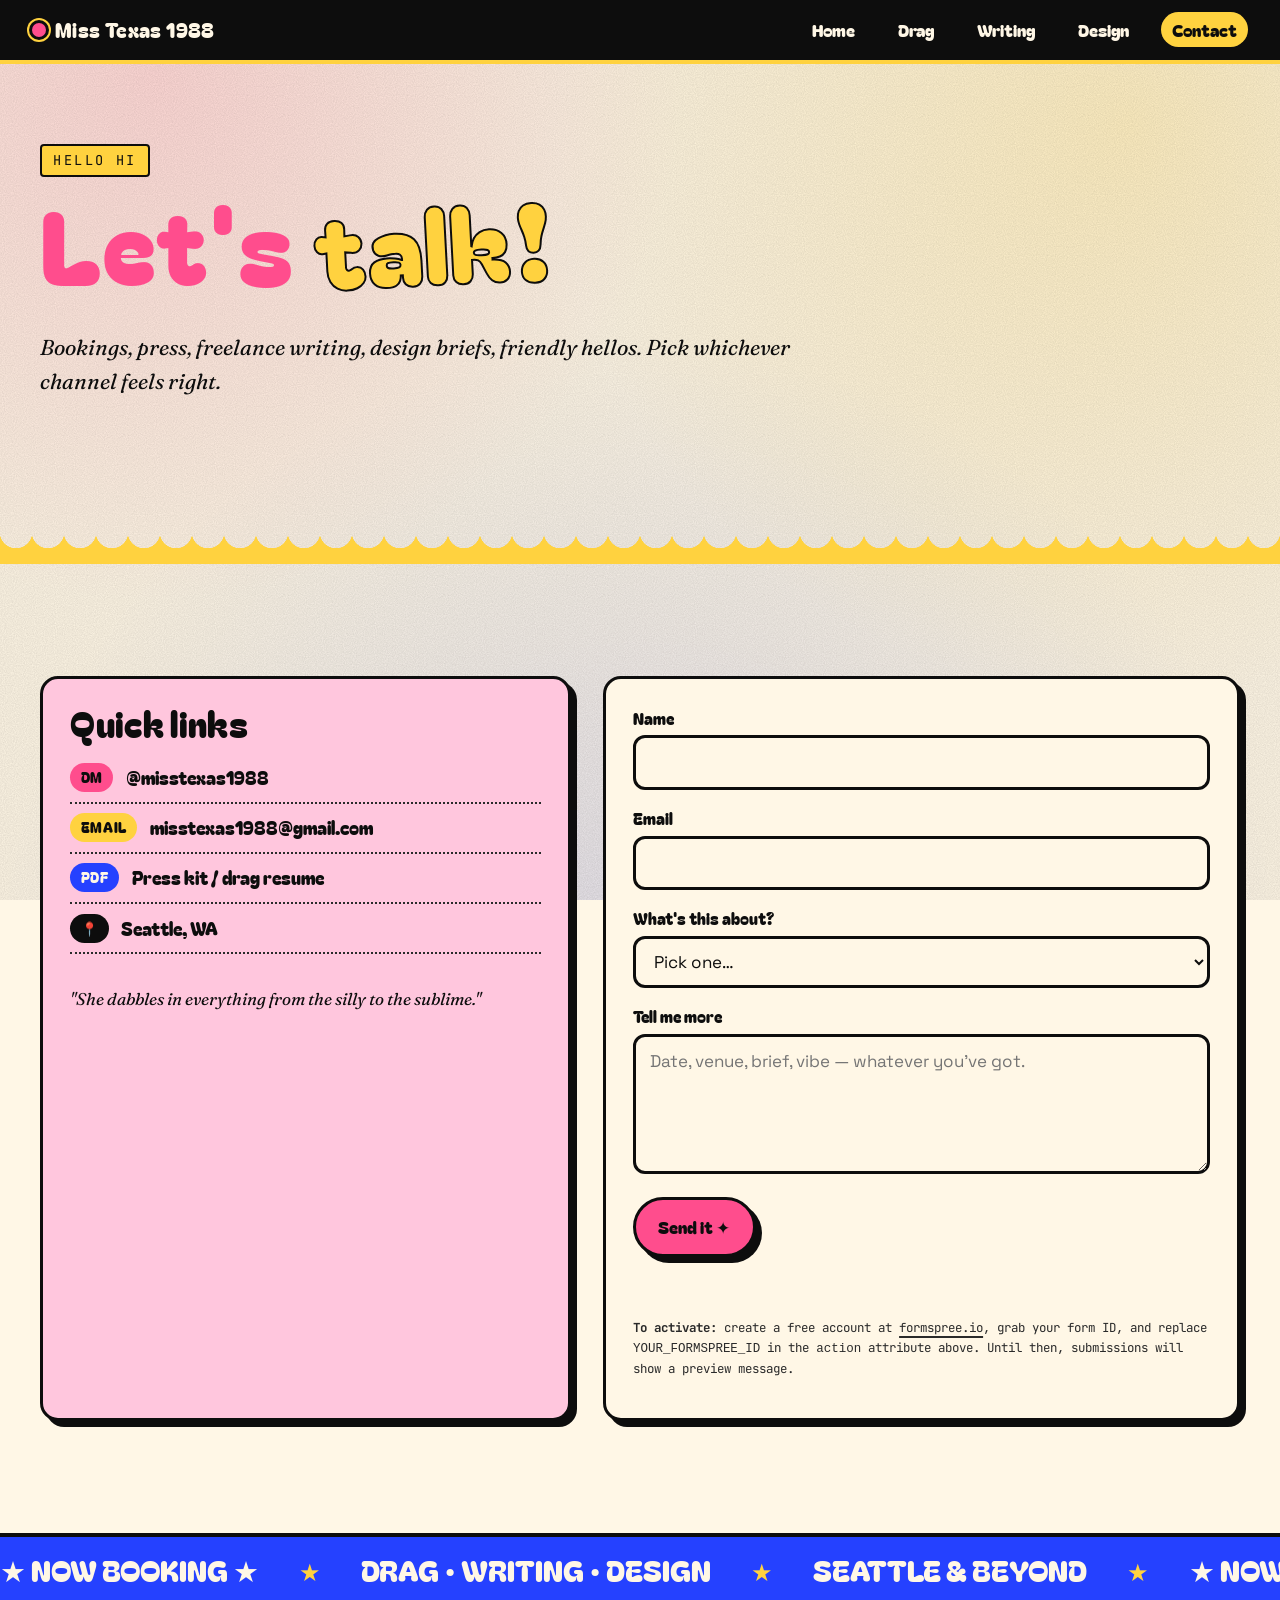
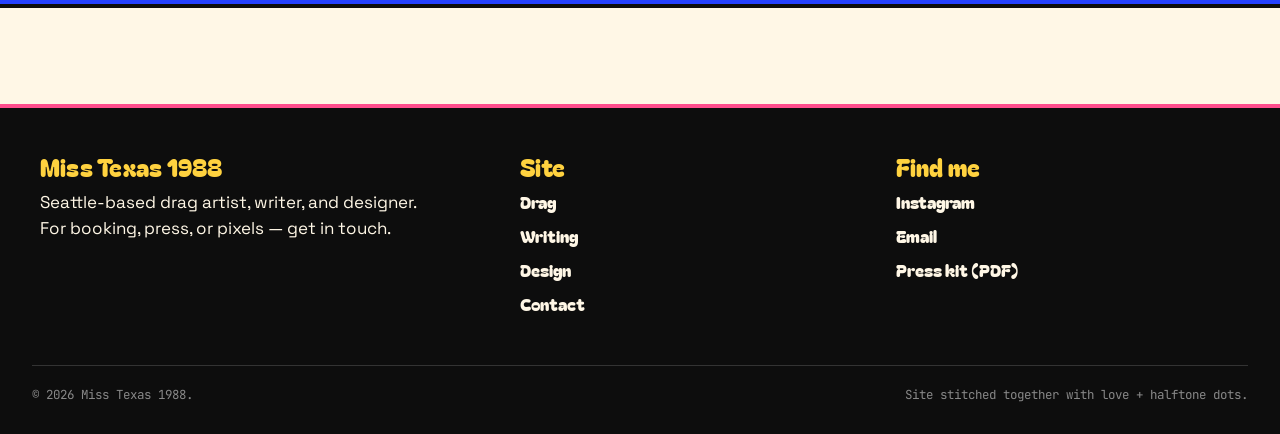
==== contact.html @ 64f42a08 "Camp-pop rebuild: 5 pages (Home, Drag, Writing, Design, Contact)" ====
<!doctype html>
<html lang="en">
<head>
  <meta charset="utf-8" />
  <meta name="viewport" content="width=device-width, initial-scale=1" />
  <title>Contact — Miss Texas 1988</title>
  <meta name="description" content="Book Miss Texas 1988 for performance, hosting, writing assignments, or design commissions." />
  <link rel="icon" type="image/png" href="assets/images/logo.png" />
  <link rel="preconnect" href="https://fonts.googleapis.com" />
  <link rel="preconnect" href="https://fonts.gstatic.com" crossorigin />
  <link href="https://fonts.googleapis.com/css2?family=Bagel+Fat+One&family=Caveat+Brush&family=Fraunces:ital,wght@0,400;0,600;0,800;1,400;1,600&family=Space+Grotesk:wght@400;500;600;700&family=JetBrains+Mono:wght@400;500&display=swap" rel="stylesheet" />
  <link rel="stylesheet" href="css/styles.css" />
</head>
<body>

  <header class="site-header">
    <nav class="nav" aria-label="Primary">
      <a class="nav-brand" href="index.html">Miss Texas 1988</a>
      <button class="nav-toggle" aria-expanded="false" aria-controls="primary-nav" aria-label="Open menu">≡</button>
      <ul class="nav-links" id="primary-nav">
        <li><a href="index.html">Home</a></li>
        <li><a href="drag.html">Drag</a></li>
        <li><a href="writing.html">Writing</a></li>
        <li><a href="design.html">Design</a></li>
        <li><a href="contact.html">Contact</a></li>
      </ul>
    </nav>
  </header>

  <main>
    <section class="section wrap" style="padding-top: clamp(3rem, 7vw, 5rem);">
      <div class="reveal" style="max-width: 820px;">
        <span class="eyebrow">Hello hi</span>
        <h1 class="hero__title headline-rainbow" style="font-size: clamp(3rem, 8vw, 6.5rem);">
          <span class="word">Let's</span>
          <span class="word word--rotate">talk!</span>
        </h1>
        <p class="hero__lead" style="max-width: 56ch;">
          Bookings, press, freelance writing, design briefs, friendly hellos.
          Pick whichever channel feels right.
        </p>
      </div>
    </section>

    <div class="scallop scallop--yellow" aria-hidden="true"></div>

    <section class="section wrap">
      <div class="contact-grid">
        <aside class="contact-card reveal">
          <h3>Quick links</h3>
          <div class="contact-row">
            <span class="tag tag--pink">DM</span>
            <a href="https://instagram.com/misstexas1988" target="_blank" rel="noopener">@misstexas1988</a>
          </div>
          <div class="contact-row">
            <span class="tag tag--yellow">Email</span>
            <a href="mailto:misstexas1988@gmail.com">misstexas1988@gmail.com</a>
          </div>
          <div class="contact-row">
            <span class="tag tag--blue">PDF</span>
            <a href="assets/files/Miss-Texas-1988-Drag-Resume.pdf" target="_blank" rel="noopener">Press kit / drag resume</a>
          </div>
          <div class="contact-row">
            <span class="tag">📍</span>
            <span style="font-family: var(--font-display); font-size: 1.1rem;">Seattle, WA</span>
          </div>

          <p class="mt-4" style="font-family: var(--font-serif); font-style: italic;">
            "She dabbles in everything from the silly to the sublime."
          </p>
        </aside>

        <form class="form reveal" data-form="contact"
              action="https://formspree.io/f/YOUR_FORMSPREE_ID"
              method="POST">
          <div>
            <label for="f-name">Name</label>
            <input id="f-name" name="name" type="text" required autocomplete="name" />
          </div>

          <div>
            <label for="f-email">Email</label>
            <input id="f-email" name="email" type="email" required autocomplete="email" />
          </div>

          <div>
            <label for="f-type">What's this about?</label>
            <select id="f-type" name="inquiry-type" required>
              <option value="">Pick one…</option>
              <option>Booking — performance / hosting</option>
              <option>Press / interview</option>
              <option>Writing — freelance assignment</option>
              <option>Design — commission</option>
              <option>Friendly hello</option>
              <option>Other</option>
            </select>
          </div>

          <div>
            <label for="f-msg">Tell me more</label>
            <textarea id="f-msg" name="message" required placeholder="Date, venue, brief, vibe — whatever you've got."></textarea>
          </div>

          <button class="btn btn--pink" type="submit" style="justify-self: start;">Send it ✦</button>
          <p class="form__status" style="font-family: var(--font-mono); font-size: 0.85rem; min-height: 1.2em;"></p>

          <p style="font-family: var(--font-mono); font-size: 0.78rem; color: var(--ink-soft);">
            <strong>To activate:</strong> create a free account at
            <a href="https://formspree.io" target="_blank" rel="noopener">formspree.io</a>,
            grab your form ID, and replace <code>YOUR_FORMSPREE_ID</code> in the
            <code>action</code> attribute above. Until then, submissions will show a preview message.
          </p>
        </form>
      </div>
    </section>

    <div class="marquee marquee--blue" aria-hidden="true">
      <div class="marquee__track">
        <span>★ now booking ★</span><span>Drag · Writing · Design</span>
        <span>Seattle &amp; beyond</span>
        <span>★ now booking ★</span><span>Drag · Writing · Design</span>
        <span>Seattle &amp; beyond</span>
      </div>
    </div>
  </main>

  <footer class="site-footer">
    <div class="footer-inner">
      <div>
        <h4>Miss Texas 1988</h4>
        <p>Seattle-based drag artist, writer, and designer.<br/>For booking, press, or pixels — get in touch.</p>
      </div>
      <div>
        <h4>Site</h4>
        <ul>
          <li><a href="drag.html">Drag</a></li>
          <li><a href="writing.html">Writing</a></li>
          <li><a href="design.html">Design</a></li>
          <li><a href="contact.html">Contact</a></li>
        </ul>
      </div>
      <div>
        <h4>Find me</h4>
        <ul>
          <li><a href="https://instagram.com/misstexas1988" target="_blank" rel="noopener">Instagram</a></li>
          <li><a href="mailto:misstexas1988@gmail.com">Email</a></li>
          <li><a href="assets/files/Miss-Texas-1988-Drag-Resume.pdf" target="_blank" rel="noopener">Press kit (PDF)</a></li>
        </ul>
      </div>
    </div>
    <div class="footer-fineprint">
      <span>© <span id="year"></span> Miss Texas 1988.</span>
      <span>Site stitched together with love + halftone dots.</span>
    </div>
  </footer>

  <script>document.getElementById('year').textContent = new Date().getFullYear();</script>
  <script src="js/main.js"></script>
</body>
</html>
---- css/styles.css ----
/* ============================================================
   MISS TEXAS 1988 — site styles
   Camp-pop maximalist design system
   ============================================================ */

/* ---------- Tokens ---------- */
:root {
  /* core palette pulled from logo */
  --pink-hot: #ff4d8d;
  --pink-soft: #ffc6dd;
  --pink-bubble: #ffe3ee;
  --red-candy: #ec1f3a;
  --yellow-butter: #ffd23f;
  --yellow-soft: #fff1aa;
  --blue-electric: #2541ff;
  --blue-cobalt: #1827b8;
  --cream: #fff7e6;
  --paper: #fbf2dc;
  --ink: #0d0d0d;
  --ink-soft: #2a2a2a;

  /* typography */
  --font-display: "Bagel Fat One", "Rampart One", Impact, sans-serif;
  --font-script: "Caveat Brush", "Permanent Marker", cursive;
  --font-serif: "Fraunces", "Playfair Display", Georgia, serif;
  --font-body: "Space Grotesk", "Helvetica Neue", system-ui, sans-serif;
  --font-mono: "JetBrains Mono", "IBM Plex Mono", monospace;

  /* spacing */
  --gutter: clamp(1rem, 3vw, 2rem);
  --section-pad: clamp(3.5rem, 9vw, 7rem);

  /* effects */
  --shadow-cartoon: 6px 6px 0 var(--ink);
  --shadow-cartoon-lg: 10px 10px 0 var(--ink);
  --radius: 18px;
  --noise: url("data:image/svg+xml;utf8,<svg xmlns='http://www.w3.org/2000/svg' width='160' height='160'><filter id='n'><feTurbulence type='fractalNoise' baseFrequency='0.9' numOctaves='2' stitchTiles='stitch'/><feColorMatrix values='0 0 0 0 0  0 0 0 0 0  0 0 0 0 0  0 0 0 0.45 0'/></filter><rect width='100%' height='100%' filter='url(%23n)' opacity='0.5'/></svg>");
}

/* ---------- Reset / base ---------- */
*, *::before, *::after { box-sizing: border-box; }
html { scroll-behavior: smooth; }
body {
  margin: 0;
  font-family: var(--font-body);
  color: var(--ink);
  background: var(--cream);
  line-height: 1.55;
  font-size: 17px;
  overflow-x: hidden;
  background-image:
    radial-gradient(circle at 12% 8%, rgba(255, 77, 141, 0.18), transparent 38%),
    radial-gradient(circle at 88% 14%, rgba(255, 210, 63, 0.22), transparent 42%),
    radial-gradient(circle at 50% 110%, rgba(37, 65, 255, 0.13), transparent 55%);
  background-attachment: fixed;
}
body::before {
  content: "";
  position: fixed; inset: 0;
  background-image: var(--noise);
  opacity: 0.55;
  pointer-events: none;
  z-index: 1;
  mix-blend-mode: multiply;
}
img { max-width: 100%; display: block; }
a { color: inherit; text-decoration-thickness: 2px; text-underline-offset: 4px; }
a:hover { color: var(--red-candy); }
button { font: inherit; cursor: pointer; }

h1, h2, h3, h4 {
  font-family: var(--font-display);
  font-weight: 400;
  letter-spacing: 0.01em;
  line-height: 0.95;
  margin: 0 0 0.4em;
}
h1 { font-size: clamp(3rem, 9vw, 7.5rem); }
h2 { font-size: clamp(2.2rem, 6vw, 4.5rem); }
h3 { font-size: clamp(1.5rem, 3vw, 2.2rem); }
p { margin: 0 0 1em; }

/* The 1; on the next line keeps z-index above the noise overlay */
main, header, footer { position: relative; z-index: 2; }

.wrap { width: min(1200px, 100%); margin: 0 auto; padding: 0 var(--gutter); }
.section { padding: var(--section-pad) 0; }

/* ---------- Header / Nav ---------- */
.site-header {
  position: sticky; top: 0; z-index: 50;
  background: var(--ink);
  color: var(--cream);
  border-bottom: 4px solid var(--yellow-butter);
}
.nav {
  display: flex;
  align-items: center;
  justify-content: space-between;
  padding: 0.9rem var(--gutter);
  gap: 1rem;
}
.nav-brand {
  display: inline-flex; align-items: center; gap: 0.55rem;
  font-family: var(--font-display);
  font-size: 1.25rem;
  letter-spacing: 0.02em;
  color: var(--cream);
  text-decoration: none;
}
.nav-brand::before {
  content: "";
  width: 14px; height: 14px;
  background: var(--pink-hot);
  border-radius: 50%;
  box-shadow: 0 0 0 3px var(--ink), 0 0 0 5px var(--yellow-butter);
}
.nav-links {
  display: flex;
  list-style: none;
  margin: 0; padding: 0;
  gap: clamp(0.6rem, 1.6vw, 1.4rem);
  align-items: center;
}
.nav-links a {
  font-family: var(--font-display);
  text-decoration: none;
  color: var(--cream);
  font-size: 1.05rem;
  padding: 0.35rem 0.7rem;
  border-radius: 999px;
  transition: background 0.2s, color 0.2s, transform 0.2s;
}
.nav-links a:hover,
.nav-links a.is-active {
  background: var(--yellow-butter);
  color: var(--ink);
  transform: rotate(-2deg);
}
.nav-toggle {
  display: none;
  background: var(--yellow-butter);
  color: var(--ink);
  border: 3px solid var(--ink);
  border-radius: 12px;
  width: 44px; height: 40px;
  font-size: 1.25rem;
}

@media (max-width: 760px) {
  .nav-toggle { display: inline-flex; align-items: center; justify-content: center; }
  .nav-links {
    position: absolute;
    top: 100%; right: 0; left: 0;
    background: var(--ink);
    flex-direction: column;
    padding: 1rem;
    gap: 0.5rem;
    border-bottom: 4px solid var(--yellow-butter);
    transform: translateY(-130%);
    transition: transform 0.35s ease;
  }
  .nav-links.is-open { transform: translateY(0); }
  .nav-links a { display: block; text-align: center; width: 100%; }
}

/* ---------- Marquee ---------- */
.marquee {
  background: var(--pink-hot);
  color: var(--ink);
  border-top: 4px solid var(--ink);
  border-bottom: 4px solid var(--ink);
  overflow: hidden;
  position: relative;
}
.marquee--yellow { background: var(--yellow-butter); }
.marquee--blue   { background: var(--blue-electric); color: var(--cream); }
.marquee--cream  { background: var(--cream); }
.marquee__track {
  display: inline-flex;
  gap: 2.5rem;
  padding: 0.7rem 0;
  white-space: nowrap;
  animation: marquee 30s linear infinite;
  font-family: var(--font-display);
  font-size: clamp(1.1rem, 2.4vw, 1.8rem);
  text-transform: uppercase;
}
.marquee__track span { display: inline-flex; align-items: center; gap: 2.5rem; }
.marquee__track span::after {
  content: "★";
  color: var(--ink);
  font-size: 0.85em;
}
.marquee--blue .marquee__track span::after { color: var(--yellow-butter); }
@keyframes marquee {
  from { transform: translateX(0); }
  to   { transform: translateX(-50%); }
}

/* ---------- Buttons ---------- */
.btn {
  display: inline-flex;
  align-items: center;
  gap: 0.55rem;
  font-family: var(--font-display);
  font-size: 1.05rem;
  background: var(--yellow-butter);
  color: var(--ink);
  padding: 0.85rem 1.4rem;
  border: 3px solid var(--ink);
  border-radius: 999px;
  text-decoration: none;
  transition: transform 0.18s, box-shadow 0.18s, background 0.18s;
  box-shadow: var(--shadow-cartoon);
}
.btn:hover {
  transform: translate(-3px, -3px);
  box-shadow: 9px 9px 0 var(--ink);
  background: var(--pink-hot);
  color: var(--ink);
}
.btn--pink { background: var(--pink-hot); color: var(--ink); }
.btn--blue { background: var(--blue-electric); color: var(--cream); }
.btn--ghost { background: transparent; box-shadow: none; }
.btn--ghost:hover { box-shadow: none; transform: none; background: var(--yellow-butter); }

/* ---------- Cards ---------- */
.card {
  background: var(--cream);
  border: 3px solid var(--ink);
  border-radius: var(--radius);
  padding: 1.4rem;
  box-shadow: var(--shadow-cartoon);
  transition: transform 0.25s ease, box-shadow 0.25s ease;
}
.card:hover {
  transform: translate(-4px, -4px) rotate(-0.7deg);
  box-shadow: 12px 12px 0 var(--ink);
}
.card--pink { background: var(--pink-soft); }
.card--yellow { background: var(--yellow-soft); }
.card--blue { background: var(--blue-electric); color: var(--cream); }

/* trading-card style portfolio thumb */
.thumb {
  position: relative;
  aspect-ratio: 4 / 5;
  border: 3px solid var(--ink);
  border-radius: var(--radius);
  background: var(--pink-soft);
  overflow: hidden;
  box-shadow: var(--shadow-cartoon);
  transition: transform 0.25s ease, box-shadow 0.25s ease;
}
.thumb:hover { transform: translate(-4px, -4px) rotate(-1deg); box-shadow: 11px 11px 0 var(--ink); }
.thumb img {
  width: 100%; height: 100%;
  object-fit: cover;
}
.thumb__label {
  position: absolute; top: 12px; left: 12px;
  background: var(--yellow-butter);
  color: var(--ink);
  font-family: var(--font-display);
  font-size: 0.8rem;
  letter-spacing: 0.06em;
  padding: 0.3rem 0.7rem;
  border: 2px solid var(--ink);
  border-radius: 999px;
  text-transform: uppercase;
}
.thumb__caption {
  position: absolute; bottom: 0; left: 0; right: 0;
  background: linear-gradient(transparent, rgba(0,0,0,0.85));
  color: var(--cream);
  font-family: var(--font-body);
  padding: 1.2rem 0.9rem 0.9rem;
  font-size: 0.92rem;
  line-height: 1.3;
}

/* ---------- Decorative ---------- */
.scallop {
  --color: var(--pink-hot);
  height: 32px;
  background:
    radial-gradient(circle at 16px 0, transparent 16px, var(--color) 16.5px) 0 0/32px 32px;
}
.scallop--yellow { --color: var(--yellow-butter); }
.scallop--blue   { --color: var(--blue-electric); }
.scallop--ink    { --color: var(--ink); }
.scallop--up { transform: rotate(180deg); }

.tag {
  display: inline-block;
  background: var(--ink);
  color: var(--cream);
  font-family: var(--font-display);
  font-size: 0.85rem;
  letter-spacing: 0.05em;
  padding: 0.25rem 0.65rem;
  border-radius: 999px;
  text-transform: uppercase;
}
.tag--pink { background: var(--pink-hot); color: var(--ink); }
.tag--yellow { background: var(--yellow-butter); color: var(--ink); }
.tag--blue { background: var(--blue-electric); color: var(--cream); }
.tag--red { background: var(--red-candy); color: var(--cream); }

.eyebrow {
  font-family: var(--font-mono);
  font-size: 0.85rem;
  letter-spacing: 0.18em;
  text-transform: uppercase;
  color: var(--ink);
  display: inline-block;
  background: var(--yellow-butter);
  padding: 0.25rem 0.7rem;
  border: 2px solid var(--ink);
  border-radius: 4px;
  margin-bottom: 1rem;
}

.headline-rainbow span:nth-child(5n+1) { color: var(--pink-hot); }
.headline-rainbow span:nth-child(5n+2) { color: var(--yellow-butter); -webkit-text-stroke: 2px var(--ink); }
.headline-rainbow span:nth-child(5n+3) { color: var(--blue-electric); }
.headline-rainbow span:nth-child(5n+4) { color: var(--red-candy); }
.headline-rainbow span:nth-child(5n+5) { color: var(--ink); }

.sticker {
  position: absolute;
  font-family: var(--font-display);
  background: var(--yellow-butter);
  border: 3px solid var(--ink);
  padding: 0.6rem 1rem;
  border-radius: 999px;
  transform: rotate(-8deg);
  box-shadow: var(--shadow-cartoon);
  pointer-events: none;
  z-index: 4;
}
.sticker--pink { background: var(--pink-hot); }
.sticker--blue { background: var(--blue-electric); color: var(--cream); }

/* halftone overlay */
.halftone {
  position: relative;
}
.halftone::after {
  content: "";
  position: absolute; inset: 0;
  background-image: radial-gradient(var(--ink) 1px, transparent 1.4px);
  background-size: 7px 7px;
  opacity: 0.18;
  pointer-events: none;
  border-radius: inherit;
}

/* ---------- Hero (Home) ---------- */
.hero {
  position: relative;
  padding: clamp(3rem, 7vw, 5rem) 0 0;
  overflow: hidden;
}
.hero__inner {
  display: grid;
  grid-template-columns: 1.1fr 0.9fr;
  gap: clamp(1.5rem, 4vw, 3rem);
  align-items: center;
}
.hero__title {
  font-size: clamp(3rem, 11vw, 9rem);
}
.hero__title .word { display: inline-block; }
.hero__title .word--rotate { transform: rotate(-3deg); display: inline-block; }
.hero__lead {
  font-family: var(--font-serif);
  font-style: italic;
  font-size: clamp(1.1rem, 1.7vw, 1.35rem);
  max-width: 38ch;
  margin-top: 1rem;
}
.hero__photo {
  position: relative;
  border: 4px solid var(--ink);
  border-radius: var(--radius);
  box-shadow: var(--shadow-cartoon-lg);
  background: var(--pink-soft);
  overflow: hidden;
  aspect-ratio: 4 / 5;
  transform: rotate(2deg);
}
.hero__photo img { width: 100%; height: 100%; object-fit: cover; }
.hero__logo {
  position: absolute;
  width: 220px;
  bottom: -22px; right: -22px;
  z-index: 5;
  filter: drop-shadow(4px 4px 0 var(--ink));
  transform: rotate(8deg);
}
.hero__cta { display: flex; flex-wrap: wrap; gap: 0.75rem; margin-top: 1.6rem; }

@media (max-width: 820px) {
  .hero__inner { grid-template-columns: 1fr; text-align: center; }
  .hero__lead { margin-inline: auto; }
  .hero__cta { justify-content: center; }
  .hero__photo { max-width: 420px; margin: 0 auto; transform: rotate(1deg); }
  .hero__logo { width: 140px; }
}

/* ---------- Section: 3-up ---------- */
.three-up {
  display: grid;
  grid-template-columns: repeat(3, 1fr);
  gap: 1.5rem;
}
@media (max-width: 820px) { .three-up { grid-template-columns: 1fr; } }

.facet {
  display: block;
  position: relative;
  padding: 1.6rem 1.4rem 1.4rem;
  border: 3px solid var(--ink);
  border-radius: var(--radius);
  background: var(--cream);
  box-shadow: var(--shadow-cartoon);
  text-decoration: none;
  color: var(--ink);
  transition: transform 0.25s ease, box-shadow 0.25s ease;
  overflow: hidden;
}
.facet:hover {
  transform: translate(-5px, -5px) rotate(-1.2deg);
  box-shadow: 14px 14px 0 var(--ink);
  color: var(--ink);
}
.facet--drag { background: var(--pink-soft); }
.facet--writing { background: var(--yellow-soft); }
.facet--design { background: #d8e0ff; }
.facet__num {
  font-family: var(--font-display);
  font-size: 0.95rem;
  background: var(--ink);
  color: var(--cream);
  padding: 0.2rem 0.6rem;
  border-radius: 999px;
  display: inline-block;
}
.facet__title {
  margin-top: 0.7rem;
  font-size: clamp(1.8rem, 3.5vw, 2.6rem);
}
.facet__desc {
  font-family: var(--font-body);
  font-size: 0.98rem;
  line-height: 1.45;
  max-width: 32ch;
}
.facet__arrow {
  position: absolute; bottom: 1rem; right: 1.1rem;
  font-family: var(--font-display);
  font-size: 1.4rem;
}

/* ---------- Drag page gallery ---------- */
.gallery {
  display: grid;
  grid-template-columns: repeat(12, 1fr);
  gap: 1rem;
}
.gallery .thumb { grid-column: span 4; }
.gallery .thumb:nth-child(1) { grid-column: span 6; }
.gallery .thumb:nth-child(4) { grid-column: span 6; }
.gallery .thumb:nth-child(odd) { transform: rotate(-1.2deg); }
.gallery .thumb:nth-child(even) { transform: rotate(1.4deg); }
@media (max-width: 760px) {
  .gallery .thumb,
  .gallery .thumb:nth-child(1),
  .gallery .thumb:nth-child(4) { grid-column: span 12; }
}

/* shows roster grid */
.shows {
  display: grid;
  grid-template-columns: repeat(auto-fit, minmax(220px, 1fr));
  gap: 1rem;
}
.show {
  border: 3px solid var(--ink);
  border-radius: var(--radius);
  padding: 1.2rem;
  background: var(--cream);
  box-shadow: var(--shadow-cartoon);
  position: relative;
  transition: transform 0.2s, box-shadow 0.2s;
}
.show:hover { transform: rotate(-1.5deg); box-shadow: 9px 9px 0 var(--ink); }
.show__name {
  font-family: var(--font-display);
  font-size: 1.7rem;
  line-height: 1;
  margin: 0;
}
.show__role {
  font-family: var(--font-mono);
  font-size: 0.78rem;
  letter-spacing: 0.12em;
  text-transform: uppercase;
  margin-top: 0.4rem;
  color: var(--ink-soft);
}
.show--accent-1 { background: var(--pink-soft); }
.show--accent-2 { background: var(--yellow-soft); }
.show--accent-3 { background: #cfe7ff; }
.show--accent-4 { background: #ffd9e6; }
.show--accent-5 { background: #f4e4ff; }
.show--accent-6 { background: var(--cream); }

/* big stat / award */
.bigstat {
  display: grid;
  grid-template-columns: 1fr 1.1fr;
  gap: 2rem;
  align-items: center;
  padding: 2rem;
  background: var(--ink);
  color: var(--cream);
  border: 4px solid var(--ink);
  border-radius: var(--radius);
  box-shadow: var(--shadow-cartoon-lg);
}
.bigstat__number {
  font-family: var(--font-display);
  font-size: clamp(4rem, 12vw, 9rem);
  color: var(--yellow-butter);
  line-height: 0.85;
}
.bigstat h3 { color: var(--cream); }
@media (max-width: 720px) { .bigstat { grid-template-columns: 1fr; } }

/* ---------- Writing page ---------- */
.articles {
  display: grid;
  grid-template-columns: repeat(2, 1fr);
  gap: 1.6rem;
}
@media (max-width: 760px) { .articles { grid-template-columns: 1fr; } }

.article {
  display: flex;
  flex-direction: column;
  gap: 1rem;
  padding: 1.6rem;
  border: 3px solid var(--ink);
  border-radius: var(--radius);
  background: var(--cream);
  box-shadow: var(--shadow-cartoon);
  text-decoration: none;
  color: var(--ink);
  transition: transform 0.2s, box-shadow 0.2s;
}
.article:hover {
  transform: translate(-4px, -4px) rotate(-0.6deg);
  box-shadow: 11px 11px 0 var(--ink);
  color: var(--ink);
}
.article__meta {
  display: flex; gap: 0.5rem; flex-wrap: wrap;
  font-family: var(--font-mono);
  font-size: 0.78rem;
  letter-spacing: 0.1em;
  text-transform: uppercase;
}
.article__title {
  font-family: var(--font-serif);
  font-weight: 600;
  font-size: clamp(1.4rem, 2.4vw, 1.95rem);
  line-height: 1.15;
  margin: 0;
}
.article__pull {
  font-family: var(--font-serif);
  font-style: italic;
  border-left: 4px solid var(--pink-hot);
  padding-left: 0.9rem;
  font-size: 1.05rem;
  color: var(--ink-soft);
}
.article__readmore {
  margin-top: auto;
  font-family: var(--font-display);
  font-size: 1rem;
}
.article--feature { background: var(--yellow-soft); }
.article--feature .article__pull { border-color: var(--blue-electric); }

/* ---------- Design page ---------- */
.filterbar {
  display: flex;
  flex-wrap: wrap;
  gap: 0.6rem;
  margin-bottom: 1.5rem;
}
.filter-btn {
  font-family: var(--font-display);
  font-size: 1rem;
  border: 3px solid var(--ink);
  background: var(--cream);
  color: var(--ink);
  padding: 0.4rem 0.9rem;
  border-radius: 999px;
  transition: background 0.2s, color 0.2s, transform 0.2s;
}
.filter-btn:hover { background: var(--pink-hot); transform: rotate(-2deg); }
.filter-btn.is-active { background: var(--ink); color: var(--cream); }

.work-grid {
  display: grid;
  grid-template-columns: repeat(auto-fill, minmax(260px, 1fr));
  gap: 1.4rem;
}
.work {
  position: relative;
  display: flex; flex-direction: column;
  border: 3px solid var(--ink);
  border-radius: var(--radius);
  overflow: hidden;
  background: var(--cream);
  box-shadow: var(--shadow-cartoon);
  transition: transform 0.25s, box-shadow 0.25s;
}
.work:hover { transform: translate(-4px, -4px) rotate(-1deg); box-shadow: 11px 11px 0 var(--ink); }
.work__media {
  aspect-ratio: 4 / 3;
  background: linear-gradient(135deg, var(--pink-soft), var(--yellow-soft));
  display: flex; align-items: center; justify-content: center;
  font-family: var(--font-display);
  color: var(--ink);
  font-size: 1.2rem;
  position: relative;
  text-align: center;
  padding: 1rem;
}
.work[data-cat="motion"] .work__media   { background: linear-gradient(135deg, #ffd9e6, var(--blue-electric)); color: var(--cream); }
.work[data-cat="magazine"] .work__media { background: linear-gradient(135deg, var(--yellow-soft), var(--red-candy)); color: var(--cream); }
.work[data-cat="ui"] .work__media       { background: linear-gradient(135deg, #cfe7ff, var(--pink-hot)); }
.work__media svg { position: absolute; inset: 0; width: 100%; height: 100%; opacity: 0.55; }
.work__body { padding: 1rem 1.1rem 1.2rem; }
.work__title {
  font-family: var(--font-display);
  font-size: 1.35rem;
  line-height: 1;
  margin: 0 0 0.3rem;
}
.work__desc {
  font-size: 0.92rem;
  color: var(--ink-soft);
  margin: 0;
}
.work__cat {
  position: absolute; top: 10px; right: 10px;
  z-index: 2;
}

/* upload-later note */
.note {
  border: 2px dashed var(--ink);
  background: var(--paper);
  border-radius: var(--radius);
  padding: 1rem 1.2rem;
  font-family: var(--font-mono);
  font-size: 0.9rem;
  color: var(--ink-soft);
  margin: 1.5rem 0;
}

/* ---------- Contact ---------- */
.contact-grid {
  display: grid;
  grid-template-columns: 1fr 1.2fr;
  gap: 2rem;
}
@media (max-width: 760px) { .contact-grid { grid-template-columns: 1fr; } }

.contact-card {
  padding: 1.7rem;
  border: 3px solid var(--ink);
  border-radius: var(--radius);
  box-shadow: var(--shadow-cartoon);
  background: var(--pink-soft);
}
.contact-row {
  display: flex; align-items: center; gap: 0.8rem;
  padding: 0.6rem 0;
  border-bottom: 2px dotted var(--ink-soft);
}
.contact-row:last-child { border-bottom: 0; }
.contact-row a {
  font-family: var(--font-display);
  text-decoration: none;
  color: var(--ink);
  font-size: 1.1rem;
}
.contact-row a:hover { color: var(--red-candy); }

.form {
  display: grid;
  gap: 1rem;
  padding: 1.7rem;
  background: var(--cream);
  border: 3px solid var(--ink);
  border-radius: var(--radius);
  box-shadow: var(--shadow-cartoon);
}
.form label {
  font-family: var(--font-display);
  font-size: 1rem;
  display: block;
  margin-bottom: 0.3rem;
}
.form input,
.form textarea,
.form select {
  width: 100%;
  font: inherit;
  border: 3px solid var(--ink);
  border-radius: 12px;
  padding: 0.7rem 0.9rem;
  background: var(--cream);
  color: var(--ink);
  transition: box-shadow 0.15s, transform 0.15s;
}
.form input:focus,
.form textarea:focus,
.form select:focus {
  outline: none;
  box-shadow: 4px 4px 0 var(--pink-hot);
  transform: translate(-2px, -2px);
}
.form textarea { min-height: 140px; resize: vertical; }

/* ---------- Footer ---------- */
.site-footer {
  background: var(--ink);
  color: var(--cream);
  padding: 3rem var(--gutter) 2rem;
  margin-top: clamp(3rem, 8vw, 6rem);
  border-top: 4px solid var(--pink-hot);
}
.footer-inner {
  width: min(1200px, 100%);
  margin: 0 auto;
  display: grid;
  grid-template-columns: 1.3fr 1fr 1fr;
  gap: 2rem;
}
@media (max-width: 760px) { .footer-inner { grid-template-columns: 1fr; } }
.site-footer h4 { font-size: 1.5rem; color: var(--yellow-butter); }
.site-footer a { color: var(--cream); text-decoration: none; }
.site-footer a:hover { color: var(--yellow-butter); }
.site-footer ul { list-style: none; padding: 0; margin: 0; }
.site-footer li { margin-bottom: 0.5rem; font-family: var(--font-display); font-size: 1.05rem; }
.footer-fineprint {
  margin-top: 2.5rem;
  padding-top: 1.2rem;
  border-top: 1px solid #333;
  font-family: var(--font-mono);
  font-size: 0.78rem;
  color: #888;
  display: flex; justify-content: space-between; flex-wrap: wrap; gap: 1rem;
}

/* ---------- Reveal animation ---------- */
.reveal {
  opacity: 0;
  transform: translateY(28px);
  transition: opacity 0.8s ease-out, transform 0.8s cubic-bezier(.2, .9, .2, 1);
}
.reveal.is-visible { opacity: 1; transform: none; }

@media (prefers-reduced-motion: reduce) {
  *, *::before, *::after { animation: none !important; transition: none !important; }
  .reveal { opacity: 1; transform: none; }
}

/* utility */
.center { text-align: center; }
.mt-0 { margin-top: 0; }
.mt-2 { margin-top: 1rem; }
.mt-4 { margin-top: 2rem; }
.mt-6 { margin-top: 3rem; }
.mb-2 { margin-bottom: 1rem; }
.mb-4 { margin-bottom: 2rem; }
.lift { display: inline-block; transform: rotate(-3deg); }
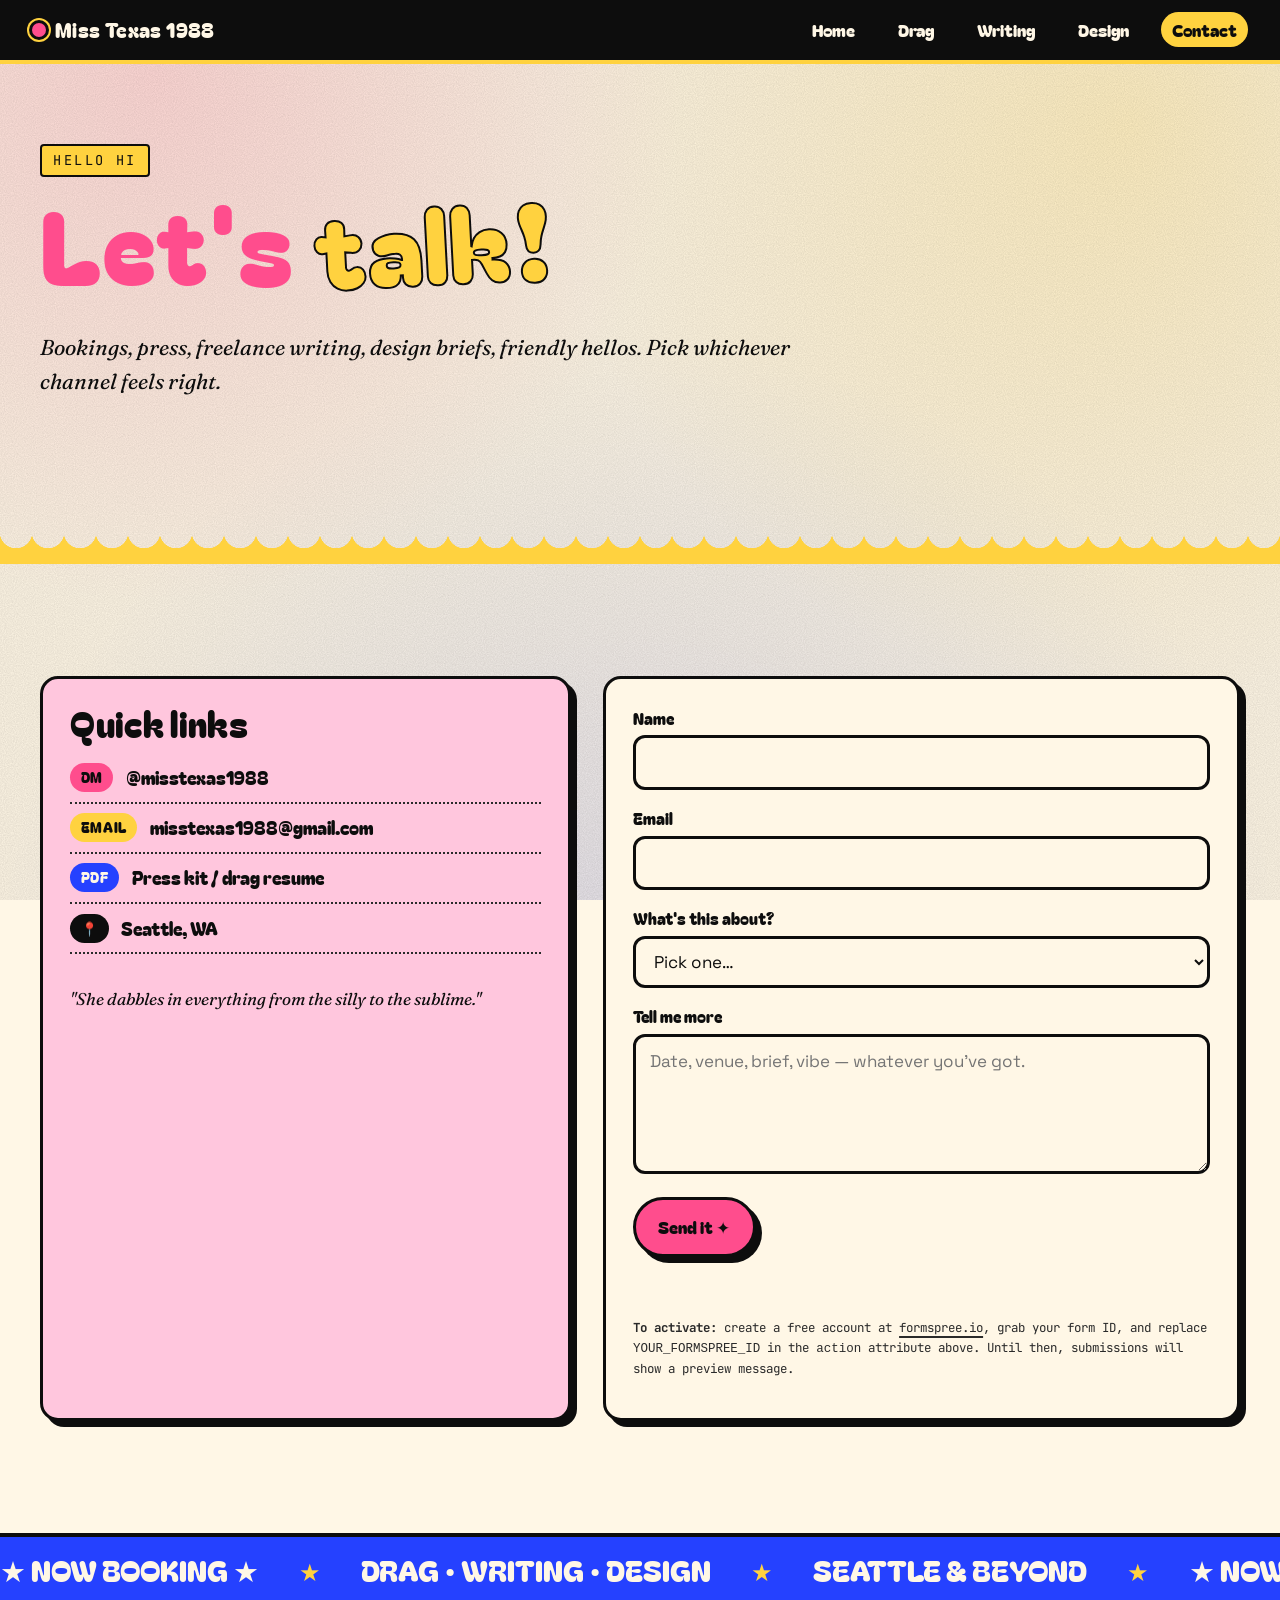
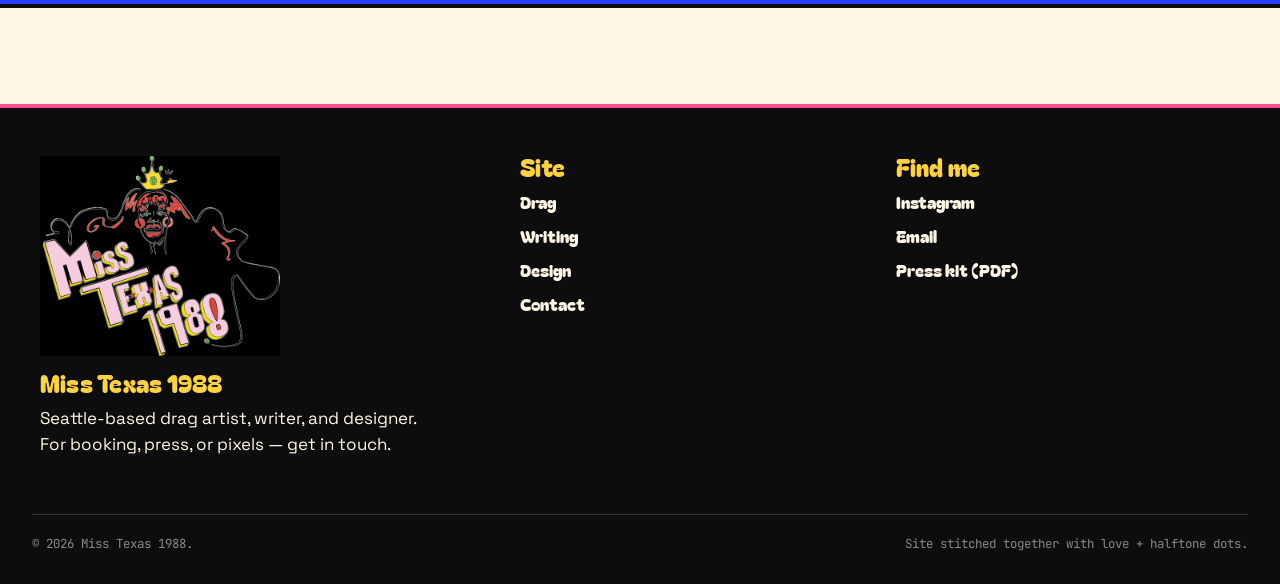
==== commit 11c938c1: "New logo: SVG-derived favicons, footer mark, dedicated home logo band — no more photo overlays" ====
--- a/contact.html
+++ b/contact.html
@@ -5,7 +5,10 @@
   <meta name="viewport" content="width=device-width, initial-scale=1" />
   <title>Contact — Miss Texas 1988</title>
   <meta name="description" content="Book Miss Texas 1988 for performance, hosting, writing assignments, or design commissions." />
-  <link rel="icon" type="image/png" href="assets/images/logo.png" />
+  <link rel="icon" type="image/png" sizes="32x32" href="assets/images/favicon-32.png" />
+  <link rel="icon" type="image/png" sizes="192x192" href="assets/images/favicon-192.png" />
+  <link rel="apple-touch-icon" sizes="180x180" href="assets/images/favicon-192.png" />
+  <link rel="shortcut icon" href="assets/images/favicon.ico" />
   <link rel="preconnect" href="https://fonts.googleapis.com" />
   <link rel="preconnect" href="https://fonts.gstatic.com" crossorigin />
   <link href="https://fonts.googleapis.com/css2?family=Bagel+Fat+One&family=Caveat+Brush&family=Fraunces:ital,wght@0,400;0,600;0,800;1,400;1,600&family=Space+Grotesk:wght@400;500;600;700&family=JetBrains+Mono:wght@400;500&display=swap" rel="stylesheet" />
@@ -127,6 +130,7 @@
   <footer class="site-footer">
     <div class="footer-inner">
       <div>
+        <img class="footer-logo" src="assets/images/mt-logo-dark.png" alt="Miss Texas 1988 logo" />
         <h4>Miss Texas 1988</h4>
         <p>Seattle-based drag artist, writer, and designer.<br/>For booking, press, or pixels — get in touch.</p>
       </div>
--- a/css/styles.css
+++ b/css/styles.css
@@ -664,6 +664,268 @@
   z-index: 2;
 }
 
+/* ---------- Project hero index (replaces placeholder work-grid) ---------- */
+.project-index {
+  display: grid;
+  grid-template-columns: repeat(2, 1fr);
+  gap: clamp(1rem, 2.5vw, 1.8rem);
+}
+@media (max-width: 760px) { .project-index { grid-template-columns: 1fr; } }
+
+.project-card {
+  display: flex;
+  flex-direction: column;
+  text-decoration: none;
+  color: var(--ink);
+  background: var(--cream);
+  border: 3px solid var(--ink);
+  border-radius: var(--radius);
+  overflow: hidden;
+  box-shadow: var(--shadow-cartoon);
+  transition: transform 0.25s, box-shadow 0.25s;
+  position: relative;
+}
+.project-card:hover {
+  transform: translate(-5px, -5px) rotate(-0.8deg);
+  box-shadow: 14px 14px 0 var(--ink);
+  color: var(--ink);
+}
+.project-card__media {
+  aspect-ratio: 16 / 10;
+  overflow: hidden;
+  position: relative;
+  border-bottom: 3px solid var(--ink);
+}
+.project-card__media img {
+  width: 100%; height: 100%;
+  object-fit: cover;
+  transition: transform 0.5s ease;
+}
+.project-card:hover .project-card__media img { transform: scale(1.04); }
+.project-card__media .tag {
+  position: absolute;
+  top: 14px; left: 14px;
+  z-index: 2;
+}
+.project-card__body {
+  padding: 1.3rem 1.4rem 1.5rem;
+  display: flex; flex-direction: column;
+  gap: 0.4rem;
+  flex: 1;
+}
+.project-card__title {
+  font-family: var(--font-display);
+  font-size: clamp(1.6rem, 2.5vw, 2.2rem);
+  margin: 0;
+  line-height: 1;
+}
+.project-card__tagline {
+  font-family: var(--font-serif);
+  font-style: italic;
+  font-size: 1.05rem;
+  color: var(--ink-soft);
+  margin: 0.2rem 0 0.4rem;
+}
+.project-card__meta {
+  font-family: var(--font-mono);
+  font-size: 0.75rem;
+  letter-spacing: 0.1em;
+  text-transform: uppercase;
+  color: var(--ink-soft);
+  margin-top: auto;
+  display: flex; gap: 0.6rem; flex-wrap: wrap;
+}
+.project-card__arrow {
+  position: absolute; bottom: 1rem; right: 1.3rem;
+  font-family: var(--font-display);
+  font-size: 1.5rem;
+}
+
+.project-card--featured { grid-column: span 2; }
+.project-card--featured .project-card__media { aspect-ratio: 21 / 9; }
+.project-card--pink { background: var(--pink-soft); }
+.project-card--yellow { background: var(--yellow-soft); }
+.project-card--blue { background: #d8e0ff; }
+.project-card--cream { background: var(--cream); }
+
+@media (max-width: 760px) {
+  .project-card--featured { grid-column: span 1; }
+  .project-card--featured .project-card__media { aspect-ratio: 16 / 10; }
+}
+
+/* ---------- Case study page ---------- */
+.case-hero {
+  padding: clamp(2rem, 5vw, 4rem) 0 0;
+}
+.case-meta {
+  display: grid;
+  grid-template-columns: repeat(auto-fit, minmax(180px, 1fr));
+  gap: 1rem;
+  margin: 2rem 0;
+}
+.case-meta__item {
+  border: 2px solid var(--ink);
+  border-radius: 12px;
+  padding: 0.7rem 0.9rem;
+  background: var(--cream);
+}
+.case-meta__label {
+  font-family: var(--font-mono);
+  font-size: 0.7rem;
+  letter-spacing: 0.15em;
+  text-transform: uppercase;
+  color: var(--ink-soft);
+  display: block;
+  margin-bottom: 0.25rem;
+}
+.case-meta__value {
+  font-family: var(--font-display);
+  font-size: 0.95rem;
+  line-height: 1.15;
+}
+.case-meta__value small {
+  font-family: var(--font-body);
+  font-weight: 400;
+  font-size: 0.85rem;
+}
+
+.case-img {
+  border: 3px solid var(--ink);
+  border-radius: var(--radius);
+  overflow: hidden;
+  box-shadow: var(--shadow-cartoon-lg);
+}
+.case-img img { width: 100%; display: block; }
+
+.case-section {
+  padding: clamp(2.5rem, 6vw, 5rem) 0;
+}
+.case-section h2 {
+  font-size: clamp(2rem, 4vw, 3.2rem);
+}
+.case-section p {
+  font-family: var(--font-serif);
+  font-size: 1.15rem;
+  max-width: 65ch;
+  line-height: 1.55;
+}
+.case-section ul {
+  padding-left: 1.4rem;
+  font-family: var(--font-serif);
+  font-size: 1.1rem;
+  max-width: 65ch;
+}
+.case-section ul li { margin-bottom: 0.6rem; }
+
+.aha {
+  border-left: 6px solid var(--pink-hot);
+  padding: 0.4rem 0 0.4rem 1.2rem;
+  margin: 1.5rem 0;
+  font-family: var(--font-serif);
+  font-style: italic;
+  font-size: 1.2rem;
+  color: var(--ink);
+  max-width: 60ch;
+}
+.aha::before {
+  content: "Ah-ha — ";
+  font-family: var(--font-display);
+  font-style: normal;
+  color: var(--pink-hot);
+}
+
+/* color palette swatches */
+.palette {
+  display: grid;
+  grid-template-columns: repeat(auto-fit, minmax(140px, 1fr));
+  gap: 0.6rem;
+  margin: 1.5rem 0;
+}
+.swatch {
+  border: 3px solid var(--ink);
+  border-radius: 14px;
+  overflow: hidden;
+  background: var(--cream);
+}
+.swatch__color {
+  height: 96px;
+  border-bottom: 2px solid var(--ink);
+}
+.swatch__label {
+  padding: 0.55rem 0.75rem;
+  font-family: var(--font-display);
+  font-size: 0.95rem;
+  line-height: 1.1;
+}
+.swatch__label small {
+  display: block;
+  font-family: var(--font-mono);
+  font-size: 0.72rem;
+  letter-spacing: 0.08em;
+  margin-top: 0.2rem;
+  color: var(--ink-soft);
+}
+
+/* process grid - 2-col image gallery for case studies */
+.process-grid {
+  display: grid;
+  grid-template-columns: repeat(auto-fit, minmax(280px, 1fr));
+  gap: 1rem;
+  margin: 1.5rem 0;
+}
+.process-grid figure {
+  margin: 0;
+  border: 3px solid var(--ink);
+  border-radius: var(--radius);
+  overflow: hidden;
+  background: var(--cream);
+  box-shadow: var(--shadow-cartoon);
+}
+.process-grid img {
+  width: 100%; display: block;
+  border-bottom: 2px solid var(--ink);
+}
+.process-grid figcaption {
+  padding: 0.6rem 0.9rem 0.8rem;
+  font-family: var(--font-body);
+  font-size: 0.9rem;
+  color: var(--ink-soft);
+}
+
+/* prev/next project nav */
+.case-nav {
+  display: grid;
+  grid-template-columns: 1fr 1fr;
+  gap: 1rem;
+  margin: 2rem 0;
+}
+.case-nav a {
+  display: block;
+  padding: 1.2rem 1.4rem;
+  background: var(--ink);
+  color: var(--cream);
+  border-radius: var(--radius);
+  text-decoration: none;
+  transition: transform 0.2s;
+}
+.case-nav a:hover { transform: translate(-3px, -3px); color: var(--yellow-butter); }
+.case-nav a:nth-child(2) { text-align: right; }
+.case-nav small {
+  font-family: var(--font-mono);
+  font-size: 0.75rem;
+  letter-spacing: 0.12em;
+  text-transform: uppercase;
+  color: var(--yellow-butter);
+  display: block;
+  margin-bottom: 0.2rem;
+}
+.case-nav strong {
+  font-family: var(--font-display);
+  font-weight: 400;
+  font-size: 1.4rem;
+}
+@media (max-width: 600px) { .case-nav { grid-template-columns: 1fr; } .case-nav a:nth-child(2) { text-align: left; } }
+
 /* upload-later note */
 .note {
   border: 2px dashed var(--ink);
@@ -758,6 +1020,59 @@
 }
 @media (max-width: 760px) { .footer-inner { grid-template-columns: 1fr; } }
 .site-footer h4 { font-size: 1.5rem; color: var(--yellow-butter); }
+.footer-logo {
+  max-width: 240px;
+  width: 70%;
+  height: auto;
+  display: block;
+  margin-bottom: 1rem;
+}
+
+/* dedicated logo band — for clean (non-photo) display of the brand mark */
+.logo-band {
+  background: var(--ink);
+  padding: clamp(2.5rem, 6vw, 5rem) var(--gutter);
+  border-top: 4px solid var(--yellow-butter);
+  border-bottom: 4px solid var(--pink-hot);
+  text-align: center;
+  position: relative;
+  overflow: hidden;
+}
+.logo-band__inner {
+  width: min(900px, 100%);
+  margin: 0 auto;
+  position: relative;
+  z-index: 2;
+}
+.logo-band__img {
+  max-width: 560px;
+  width: 75%;
+  height: auto;
+  margin: 0 auto;
+  display: block;
+  filter: drop-shadow(6px 6px 0 var(--pink-hot));
+}
+.logo-band__tagline {
+  font-family: var(--font-script);
+  color: var(--yellow-butter);
+  font-size: clamp(1.4rem, 3vw, 2.2rem);
+  margin-top: 1rem;
+  transform: rotate(-2deg);
+  display: inline-block;
+}
+.logo-band::before,
+.logo-band::after {
+  content: "★";
+  position: absolute;
+  font-family: var(--font-display);
+  color: var(--pink-hot);
+  opacity: 0.4;
+  font-size: clamp(3rem, 7vw, 6rem);
+  pointer-events: none;
+}
+.logo-band::before { top: 10%; left: 6%; transform: rotate(-12deg); }
+.logo-band::after  { bottom: 10%; right: 6%; transform: rotate(15deg); color: var(--yellow-butter); }
+
 .site-footer a { color: var(--cream); text-decoration: none; }
 .site-footer a:hover { color: var(--yellow-butter); }
 .site-footer ul { list-style: none; padding: 0; margin: 0; }
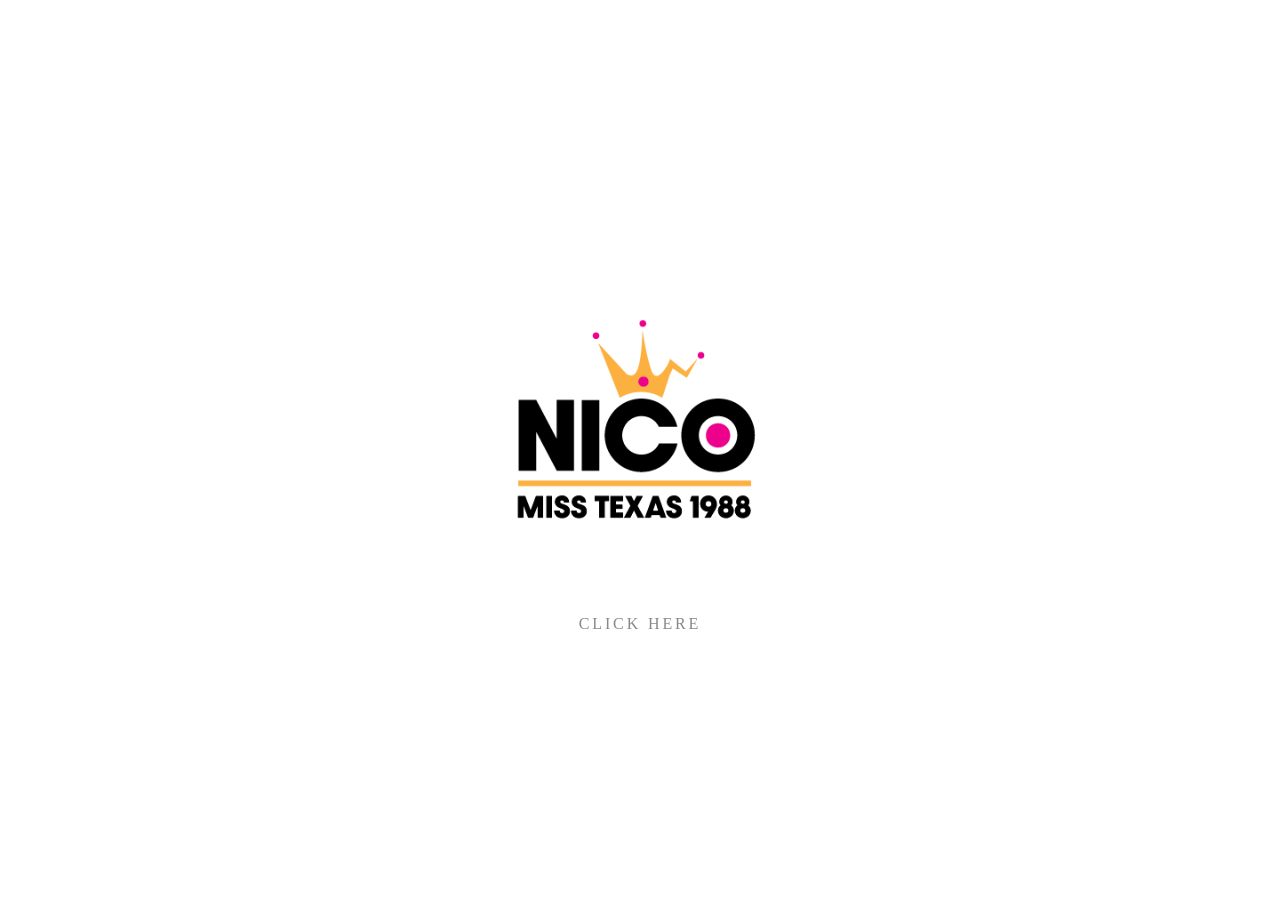
==== commit 9f531a28: "Rebuild: simple logo homepage + portfolio PDF" ====
--- a/contact.html
+++ b/contact.html
@@ -2,163 +2,12 @@
 <html lang="en">
 <head>
   <meta charset="utf-8" />
-  <meta name="viewport" content="width=device-width, initial-scale=1" />
   <title>Contact — Miss Texas 1988</title>
-  <meta name="description" content="Book Miss Texas 1988 for performance, hosting, writing assignments, or design commissions." />
-  <link rel="icon" type="image/png" sizes="32x32" href="assets/images/favicon-32.png" />
-  <link rel="icon" type="image/png" sizes="192x192" href="assets/images/favicon-192.png" />
-  <link rel="apple-touch-icon" sizes="180x180" href="assets/images/favicon-192.png" />
-  <link rel="shortcut icon" href="assets/images/favicon.ico" />
-  <link rel="preconnect" href="https://fonts.googleapis.com" />
-  <link rel="preconnect" href="https://fonts.gstatic.com" crossorigin />
-  <link href="https://fonts.googleapis.com/css2?family=Bagel+Fat+One&family=Caveat+Brush&family=Fraunces:ital,wght@0,400;0,600;0,800;1,400;1,600&family=Space+Grotesk:wght@400;500;600;700&family=JetBrains+Mono:wght@400;500&display=swap" rel="stylesheet" />
-  <link rel="stylesheet" href="css/styles.css" />
+  <meta http-equiv="refresh" content="0; url=index.html#contact" />
+  <link rel="canonical" href="index.html#contact" />
+  <script>window.location.replace('index.html#contact');</script>
 </head>
 <body>
-
-  <header class="site-header">
-    <nav class="nav" aria-label="Primary">
-      <a class="nav-brand" href="index.html">Miss Texas 1988</a>
-      <button class="nav-toggle" aria-expanded="false" aria-controls="primary-nav" aria-label="Open menu">≡</button>
-      <ul class="nav-links" id="primary-nav">
-        <li><a href="index.html">Home</a></li>
-        <li><a href="drag.html">Drag</a></li>
-        <li><a href="writing.html">Writing</a></li>
-        <li><a href="design.html">Design</a></li>
-        <li><a href="contact.html">Contact</a></li>
-      </ul>
-    </nav>
-  </header>
-
-  <main>
-    <section class="section wrap" style="padding-top: clamp(3rem, 7vw, 5rem);">
-      <div class="reveal" style="max-width: 820px;">
-        <span class="eyebrow">Hello hi</span>
-        <h1 class="hero__title headline-rainbow" style="font-size: clamp(3rem, 8vw, 6.5rem);">
-          <span class="word">Let's</span>
-          <span class="word word--rotate">talk!</span>
-        </h1>
-        <p class="hero__lead" style="max-width: 56ch;">
-          Bookings, press, freelance writing, design briefs, friendly hellos.
-          Pick whichever channel feels right.
-        </p>
-      </div>
-    </section>
-
-    <div class="scallop scallop--yellow" aria-hidden="true"></div>
-
-    <section class="section wrap">
-      <div class="contact-grid">
-        <aside class="contact-card reveal">
-          <h3>Quick links</h3>
-          <div class="contact-row">
-            <span class="tag tag--pink">DM</span>
-            <a href="https://instagram.com/misstexas1988" target="_blank" rel="noopener">@misstexas1988</a>
-          </div>
-          <div class="contact-row">
-            <span class="tag tag--yellow">Email</span>
-            <a href="mailto:misstexas1988@gmail.com">misstexas1988@gmail.com</a>
-          </div>
-          <div class="contact-row">
-            <span class="tag tag--blue">PDF</span>
-            <a href="assets/files/Miss-Texas-1988-Drag-Resume.pdf" target="_blank" rel="noopener">Press kit / drag resume</a>
-          </div>
-          <div class="contact-row">
-            <span class="tag">📍</span>
-            <span style="font-family: var(--font-display); font-size: 1.1rem;">Seattle, WA</span>
-          </div>
-
-          <p class="mt-4" style="font-family: var(--font-serif); font-style: italic;">
-            "She dabbles in everything from the silly to the sublime."
-          </p>
-        </aside>
-
-        <form class="form reveal" data-form="contact"
-              action="https://formspree.io/f/YOUR_FORMSPREE_ID"
-              method="POST">
-          <div>
-            <label for="f-name">Name</label>
-            <input id="f-name" name="name" type="text" required autocomplete="name" />
-          </div>
-
-          <div>
-            <label for="f-email">Email</label>
-            <input id="f-email" name="email" type="email" required autocomplete="email" />
-          </div>
-
-          <div>
-            <label for="f-type">What's this about?</label>
-            <select id="f-type" name="inquiry-type" required>
-              <option value="">Pick one…</option>
-              <option>Booking — performance / hosting</option>
-              <option>Press / interview</option>
-              <option>Writing — freelance assignment</option>
-              <option>Design — commission</option>
-              <option>Friendly hello</option>
-              <option>Other</option>
-            </select>
-          </div>
-
-          <div>
-            <label for="f-msg">Tell me more</label>
-            <textarea id="f-msg" name="message" required placeholder="Date, venue, brief, vibe — whatever you've got."></textarea>
-          </div>
-
-          <button class="btn btn--pink" type="submit" style="justify-self: start;">Send it ✦</button>
-          <p class="form__status" style="font-family: var(--font-mono); font-size: 0.85rem; min-height: 1.2em;"></p>
-
-          <p style="font-family: var(--font-mono); font-size: 0.78rem; color: var(--ink-soft);">
-            <strong>To activate:</strong> create a free account at
-            <a href="https://formspree.io" target="_blank" rel="noopener">formspree.io</a>,
-            grab your form ID, and replace <code>YOUR_FORMSPREE_ID</code> in the
-            <code>action</code> attribute above. Until then, submissions will show a preview message.
-          </p>
-        </form>
-      </div>
-    </section>
-
-    <div class="marquee marquee--blue" aria-hidden="true">
-      <div class="marquee__track">
-        <span>★ now booking ★</span><span>Drag · Writing · Design</span>
-        <span>Seattle &amp; beyond</span>
-        <span>★ now booking ★</span><span>Drag · Writing · Design</span>
-        <span>Seattle &amp; beyond</span>
-      </div>
-    </div>
-  </main>
-
-  <footer class="site-footer">
-    <div class="footer-inner">
-      <div>
-        <img class="footer-logo" src="assets/images/mt-logo-dark.png" alt="Miss Texas 1988 logo" />
-        <h4>Miss Texas 1988</h4>
-        <p>Seattle-based drag artist, writer, and designer.<br/>For booking, press, or pixels — get in touch.</p>
-      </div>
-      <div>
-        <h4>Site</h4>
-        <ul>
-          <li><a href="drag.html">Drag</a></li>
-          <li><a href="writing.html">Writing</a></li>
-          <li><a href="design.html">Design</a></li>
-          <li><a href="contact.html">Contact</a></li>
-        </ul>
-      </div>
-      <div>
-        <h4>Find me</h4>
-        <ul>
-          <li><a href="https://instagram.com/misstexas1988" target="_blank" rel="noopener">Instagram</a></li>
-          <li><a href="mailto:misstexas1988@gmail.com">Email</a></li>
-          <li><a href="assets/files/Miss-Texas-1988-Drag-Resume.pdf" target="_blank" rel="noopener">Press kit (PDF)</a></li>
-        </ul>
-      </div>
-    </div>
-    <div class="footer-fineprint">
-      <span>© <span id="year"></span> Miss Texas 1988.</span>
-      <span>Site stitched together with love + halftone dots.</span>
-    </div>
-  </footer>
-
-  <script>document.getElementById('year').textContent = new Date().getFullYear();</script>
-  <script src="js/main.js"></script>
+  <p>Redirecting to <a href="index.html#contact">the Contact section</a>…</p>
 </body>
 </html>
